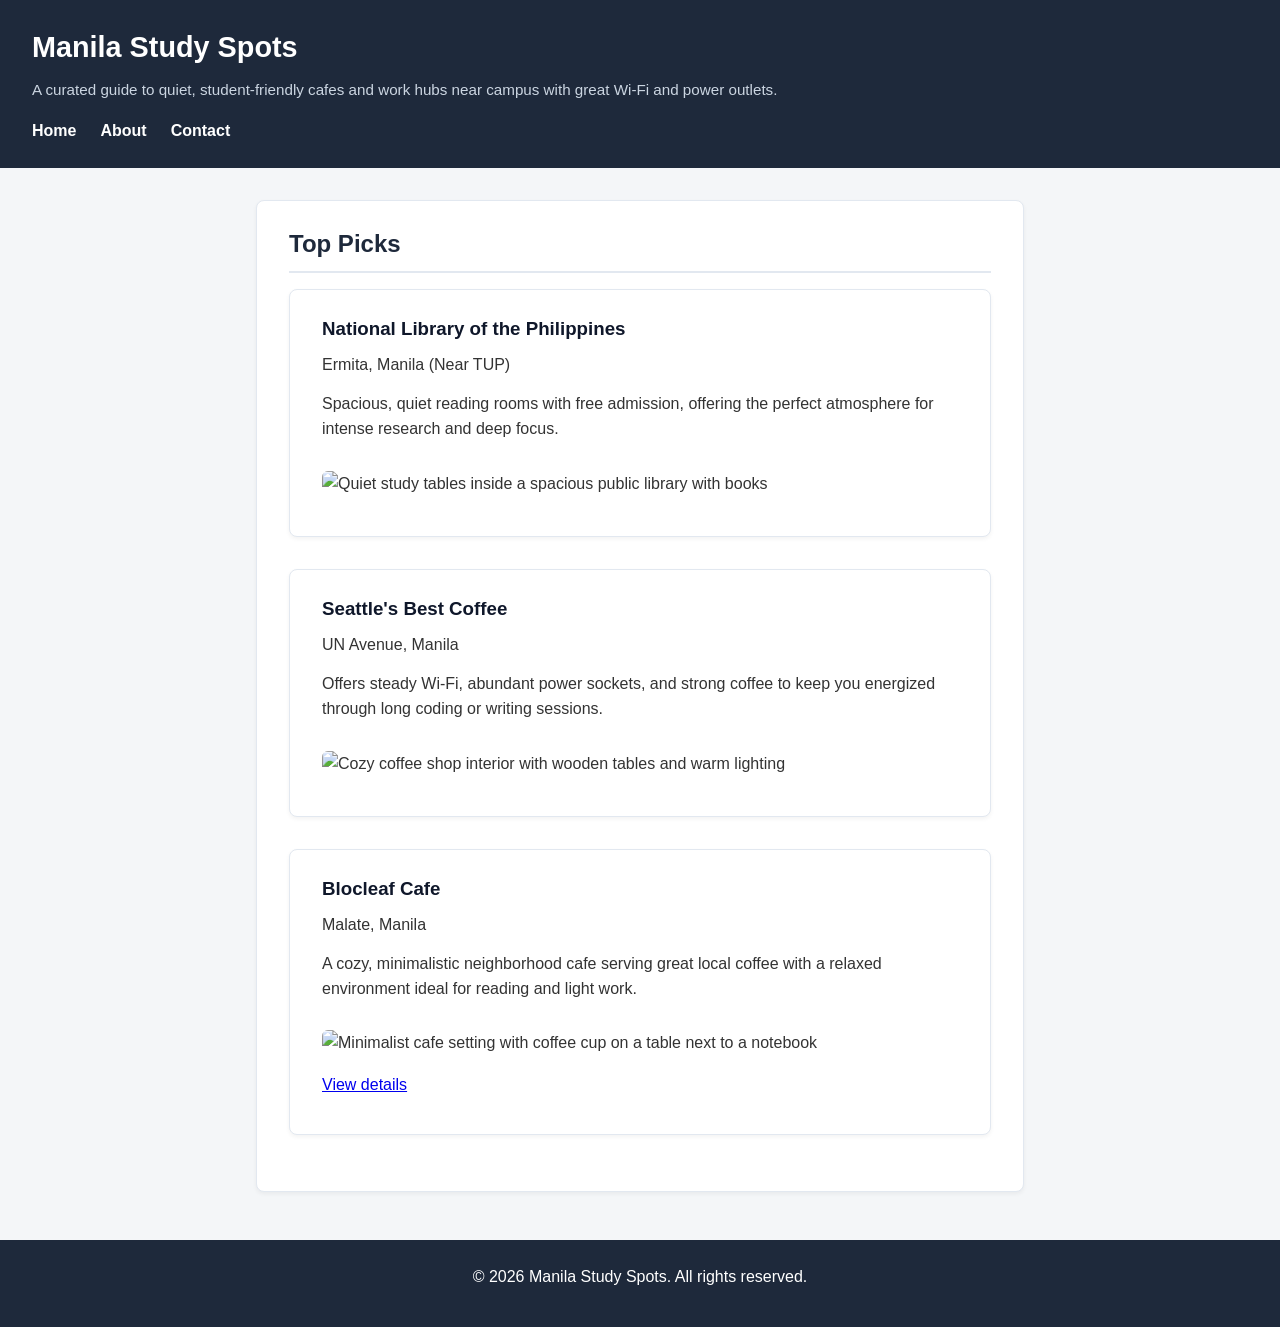
==== index.html @ 4a672710 "Add style.css link across all pages and finish suggest-a-place form" ====
<!DOCTYPE html>
<html lang="en">
<head>
  <meta charset="UTF-8">
  <meta name="viewport" content="width=device-width, initial-scale=1.0">
  <title>Manila Study Spots - Home</title>
  <link rel="stylesheet" href="style.css">
</head>
<body>

  <header>
    <h1>Manila Study Spots</h1>
    <p>A curated guide to quiet, student-friendly cafes and work hubs near campus with great Wi-Fi and power outlets.</p>
    <nav>
      <ul>
        <li><a href="index.html">Home</a></li>
        <li><a href="about.html">About</a></li>
        <li><a href="contact.html">Contact</a></li>
      </ul>
    </nav>
  </header>

  <main>
    <section id="places">
      <h2>Top Picks</h2>

      <article>
        <h3>National Library of the Philippines</h3>
        <p>Ermita, Manila (Near TUP)</p>
        <p>Spacious, quiet reading rooms with free admission, offering the perfect atmosphere for intense research and deep focus.</p>
        <img src="https://images.unsplash.com/photo-1521587760476-6c12a4b040da?w=400" alt="Quiet study tables inside a spacious public library with books">
      </article>

      <article>
        <h3>Seattle's Best Coffee</h3>
        <p>UN Avenue, Manila</p>
        <p>Offers steady Wi-Fi, abundant power sockets, and strong coffee to keep you energized through long coding or writing sessions.</p>
        <img src="https://images.unsplash.com/photo-1501339847302-ac426a4a7cbb?w=400" alt="Cozy coffee shop interior with wooden tables and warm lighting">
      </article>

      <article>
        <h3>Blocleaf Cafe</h3>
        <p>Malate, Manila</p>
        <p>A cozy, minimalistic neighborhood cafe serving great local coffee with a relaxed environment ideal for reading and light work.</p>
        <img src="https://images.unsplash.com/photo-1554118811-1e0d58224f24?w=400" alt="Minimalist cafe setting with coffee cup on a table next to a notebook">
        <!-- DETAIL LINK -->
        <p><a href="products/study-pass.html">View details</a></p>
      </article>
    </section>
  </main>

  <footer>
    <p>&copy; 2026 Manila Study Spots. All rights reserved.</p>
  </footer>

</body>
</html>
---- style.css ----
* {
  margin: 0;
  padding: 0;
  box-sizing: border-box;
}

body {
  font-family: Arial, sans-serif;
  line-height: 1.6;
  background-color: #f4f6f8;
  color: #333;
}

header {
  background-color: #1e293b;
  color: #ffffff;
  padding: 1.5rem 2rem;
}

header h1 {
  font-size: 1.8rem;
  margin-bottom: 0.5rem;
}

header p {
  font-size: 0.95rem;
  color: #cbd5e1;
  margin-bottom: 1rem;
}

nav ul {
  list-style: none;
  display: flex;
  gap: 1.5rem;
  padding: 0;
}

nav a {
  color: #ffffff;
  text-decoration: none;
  font-weight: bold;
}

nav a:hover {
  text-decoration: underline;
}

main {
  max-width: 800px;
  margin: 2rem auto;
  padding: 0 1rem;
}

section, article {
  background: #ffffff;
  padding: 1.5rem 2rem;
  border-radius: 8px;
  border: 1px solid #e2e8f0;
  margin-bottom: 2rem;
  box-shadow: 0 2px 4px rgba(0, 0, 0, 0.05);
}

h2 {
  color: #1e293b;
  margin-bottom: 1rem;
  border-bottom: 2px solid #e2e8f0;
  padding-bottom: 0.5rem;
}

h3 {
  color: #0f172a;
  margin-bottom: 0.5rem;
}

p {
  margin-bottom: 0.8rem;
}

img {
  max-width: 100%;
  height: auto;
  border-radius: 6px;
  margin: 1rem 0;
}

table {
  width: 100%;
  border-collapse: collapse;
  margin: 1rem 0;
}

table, th, td {
  border: 1px solid #cbd5e1;
}

th, td {
  padding: 0.75rem;
  text-align: left;
}

th {
  background-color: #f1f5f9;
}

/* Form Styling */
form p {
  margin-bottom: 1rem;
}

label {
  font-weight: bold;
}

input[type="text"],
input[type="email"],
input[type="number"] {
  width: 100%;
  max-width: 400px;
  padding: 0.6rem;
  border: 1px solid #ccc;
  border-radius: 4px;
  margin-top: 0.3rem;
}

fieldset {
  border: 1px solid #cbd5e1;
  border-radius: 6px;
  padding: 1rem;
  margin-bottom: 1.5rem;
}

legend {
  font-weight: bold;
  padding: 0 0.5rem;
  color: #1e293b;
}

button {
  background-color: #2563eb;
  color: white;
  border: none;
  padding: 0.7rem 1.5rem;
  border-radius: 4px;
  cursor: pointer;
  font-weight: bold;
  font-size: 1rem;
}

button:hover {
  background-color: #1d4ed8;
}

footer {
  text-align: center;
  padding: 1.5rem;
  background-color: #1e293b;
  color: #ffffff;
  margin-top: 3rem;
}
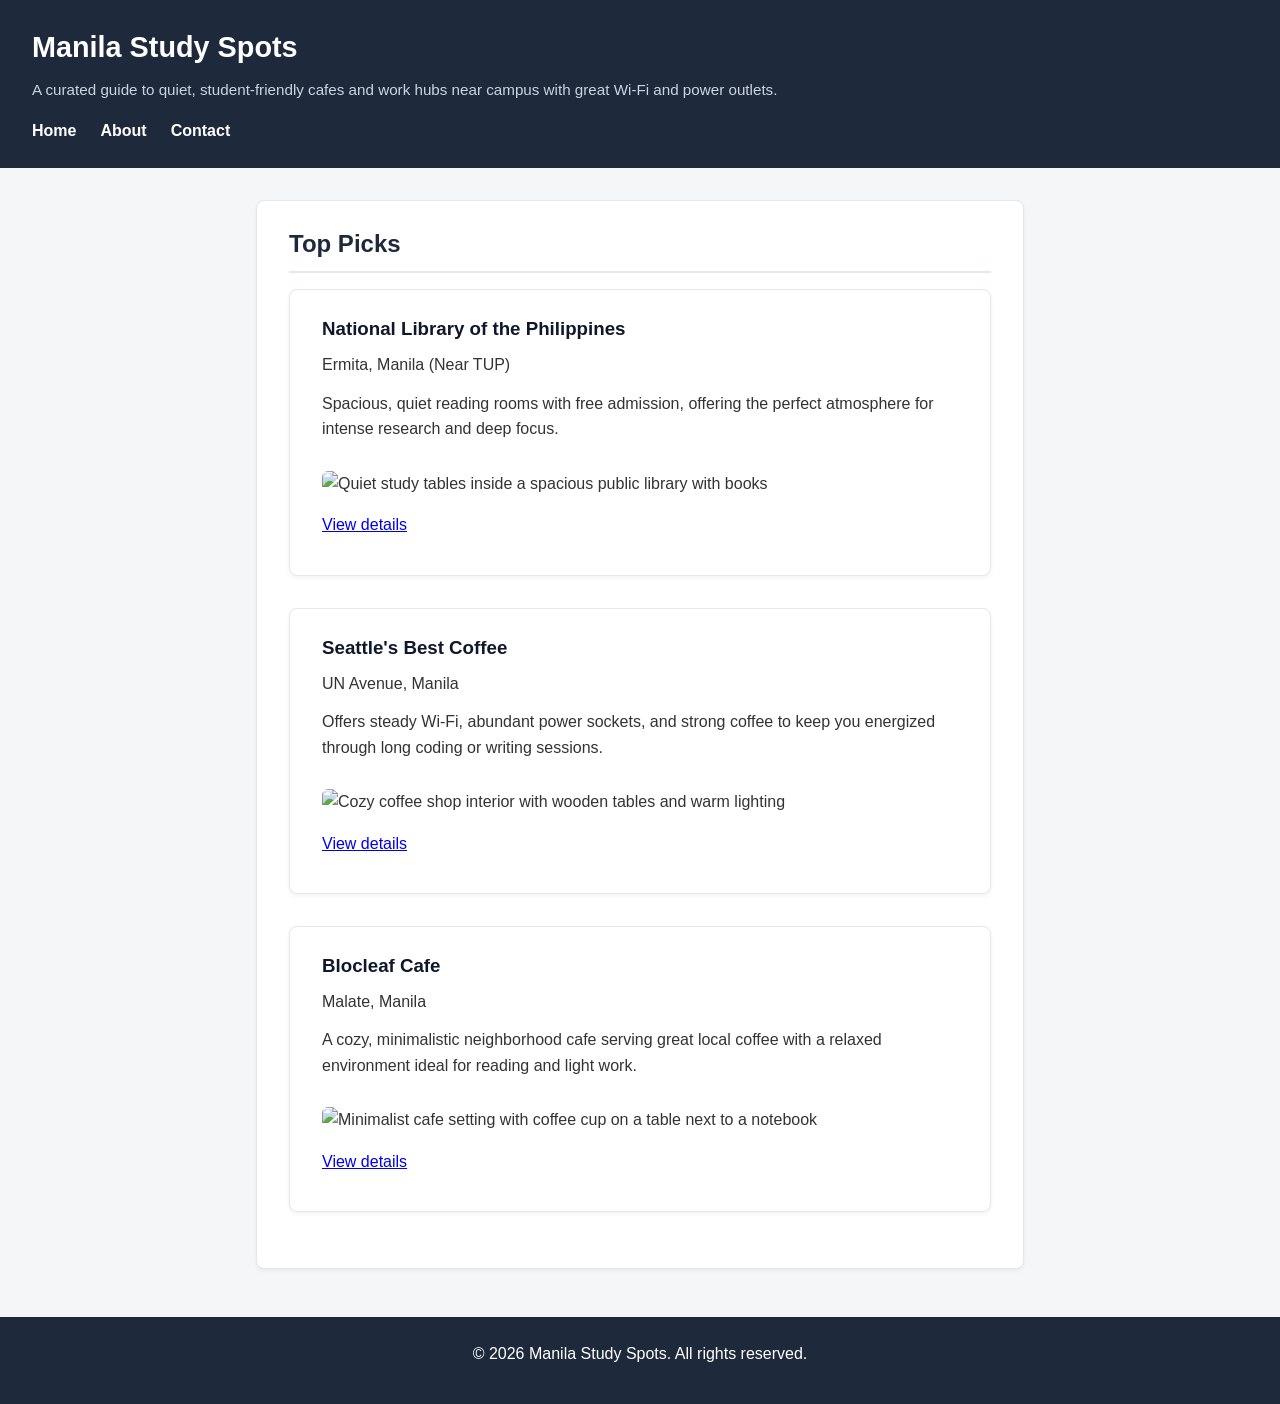
==== commit b54e96e5: "Add View details link to all spots" ====
--- a/index.html
+++ b/index.html
@@ -29,6 +29,7 @@
         <p>Ermita, Manila (Near TUP)</p>
         <p>Spacious, quiet reading rooms with free admission, offering the perfect atmosphere for intense research and deep focus.</p>
         <img src="https://images.unsplash.com/photo-1521587760476-6c12a4b040da?w=400" alt="Quiet study tables inside a spacious public library with books">
+        <p><a href="places/study-pass.html">View details</a></p>
       </article>
 
       <article>
@@ -36,6 +37,7 @@
         <p>UN Avenue, Manila</p>
         <p>Offers steady Wi-Fi, abundant power sockets, and strong coffee to keep you energized through long coding or writing sessions.</p>
         <img src="https://images.unsplash.com/photo-1501339847302-ac426a4a7cbb?w=400" alt="Cozy coffee shop interior with wooden tables and warm lighting">
+        <p><a href="places/study-pass.html">View details</a></p>
       </article>
 
       <article>
@@ -43,8 +45,7 @@
         <p>Malate, Manila</p>
         <p>A cozy, minimalistic neighborhood cafe serving great local coffee with a relaxed environment ideal for reading and light work.</p>
         <img src="https://images.unsplash.com/photo-1554118811-1e0d58224f24?w=400" alt="Minimalist cafe setting with coffee cup on a table next to a notebook">
-        <!-- DETAIL LINK -->
-        <p><a href="products/study-pass.html">View details</a></p>
+        <p><a href="places/study-pass.html">View details</a></p>
       </article>
     </section>
   </main>
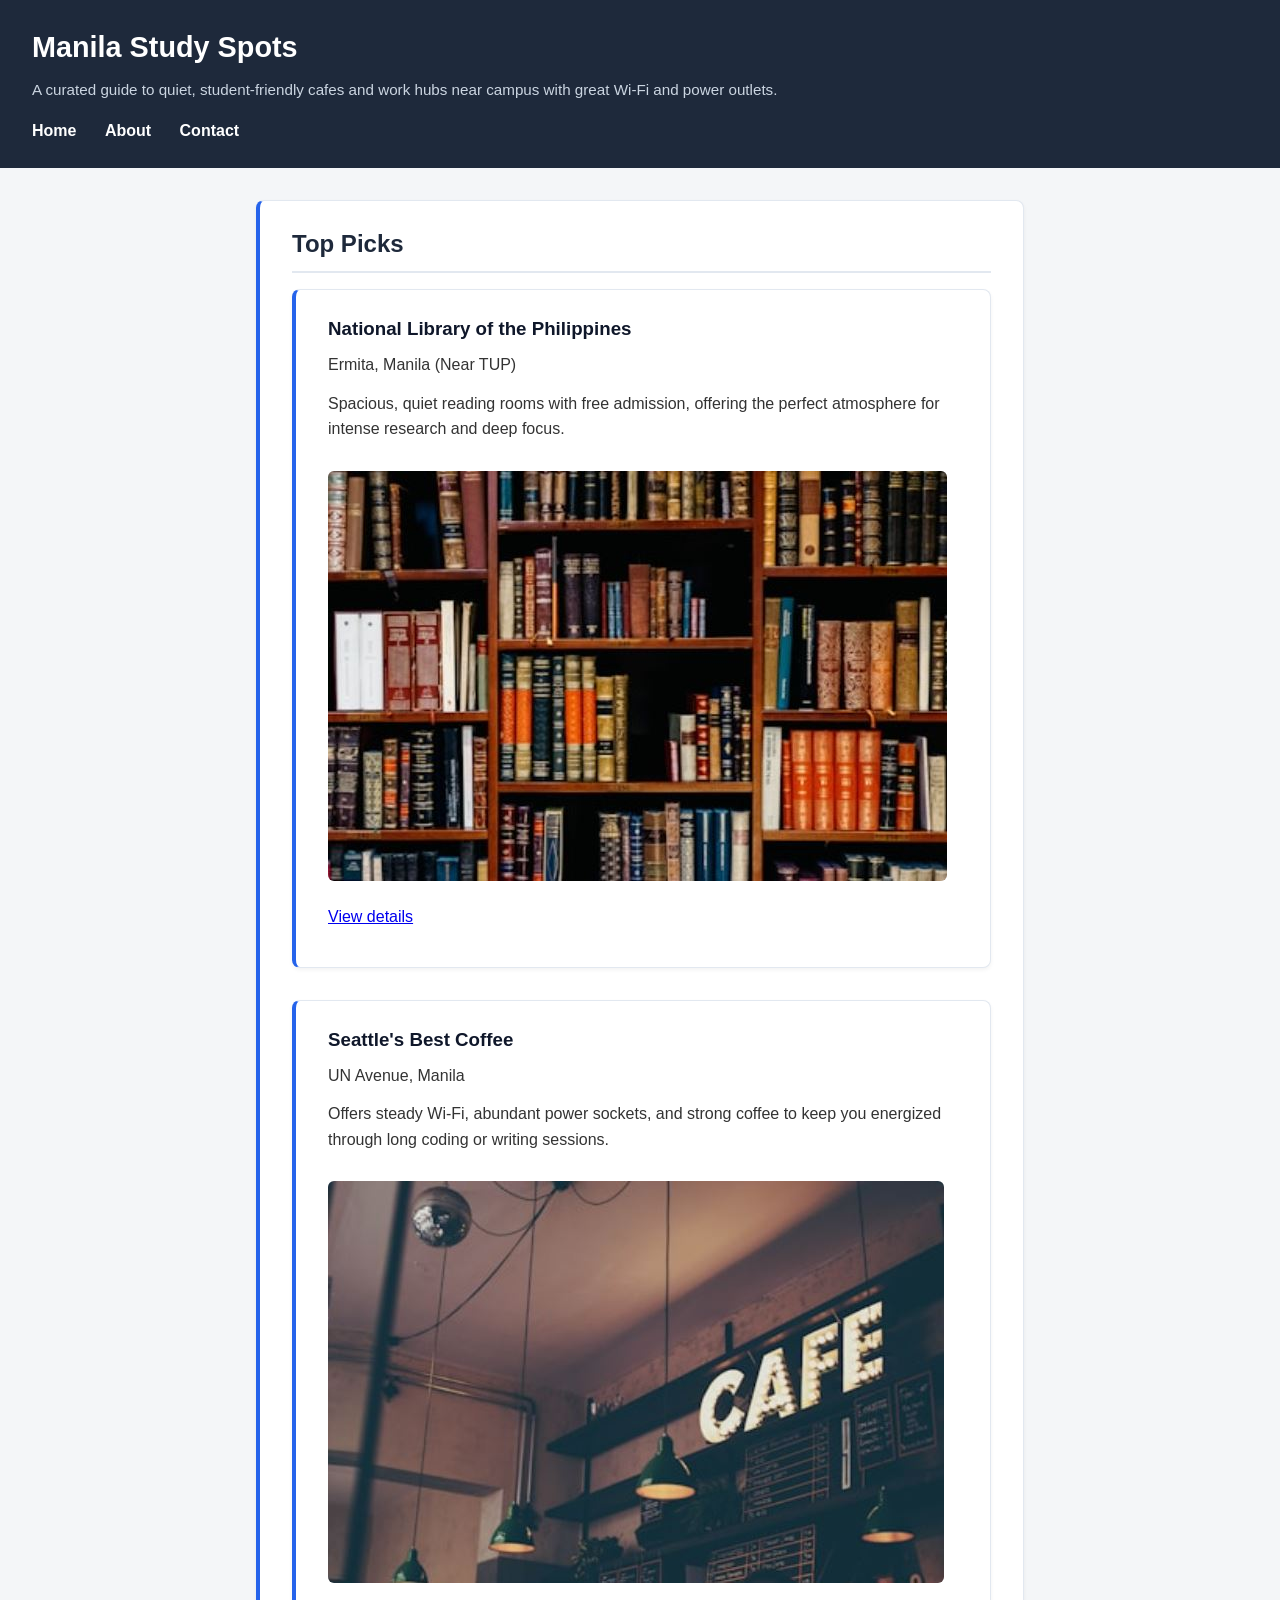
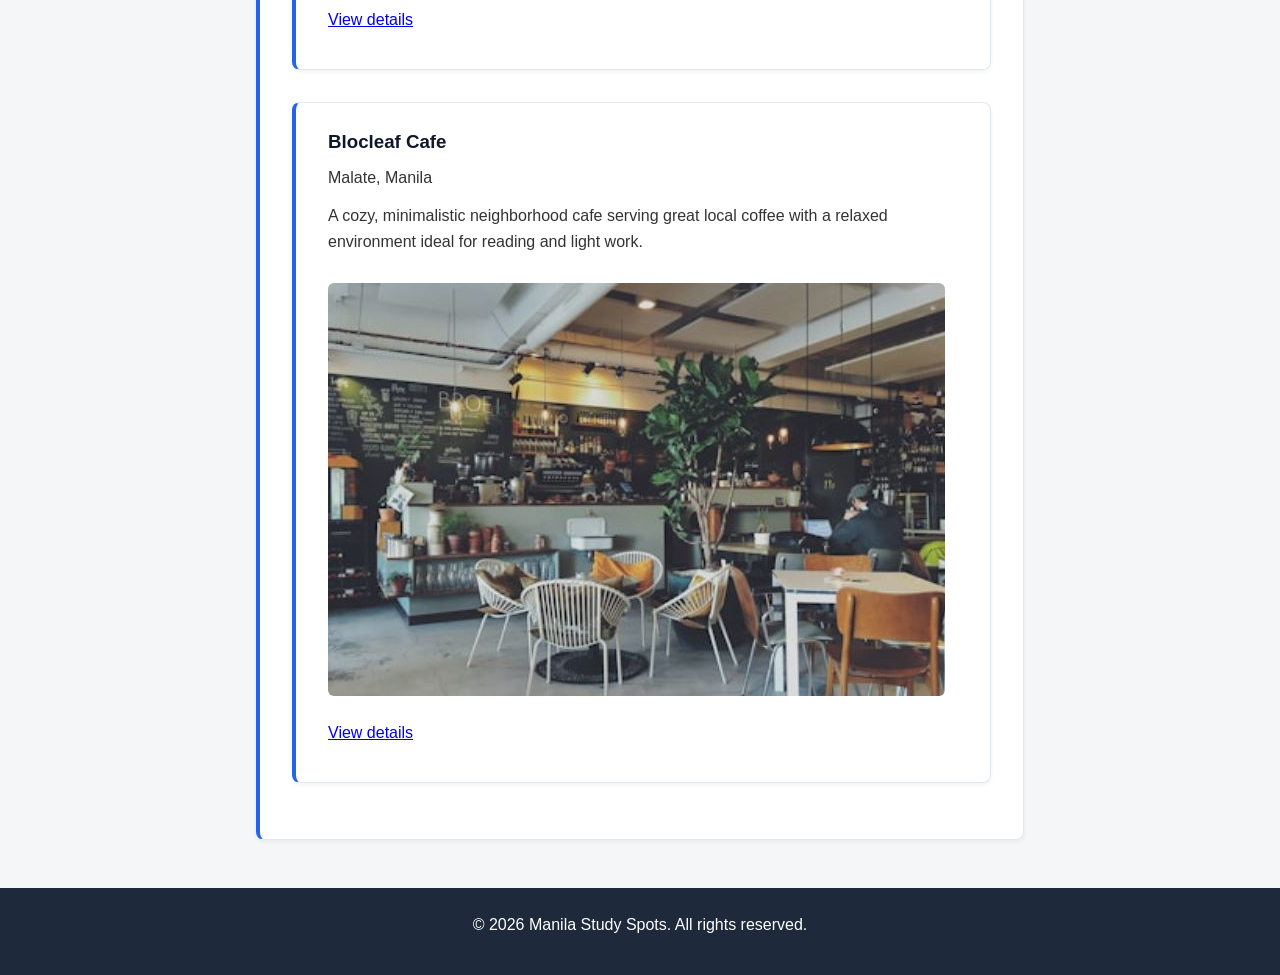
==== commit 740a3135: "Complete Activity 5.3: Add guide stylesheet" ====
--- a/index.html
+++ b/index.html
@@ -28,24 +28,24 @@
         <h3>National Library of the Philippines</h3>
         <p>Ermita, Manila (Near TUP)</p>
         <p>Spacious, quiet reading rooms with free admission, offering the perfect atmosphere for intense research and deep focus.</p>
-        <img src="https://images.unsplash.com/photo-1521587760476-6c12a4b040da?w=400" alt="Quiet study tables inside a spacious public library with books">
-        <p><a href="places/study-pass.html">View details</a></p>
+        <img src="images/national-library.jpg" alt="National Library of the Philippines reading area">
+        <p><a href="places/national-library.html">View details</a></p>
       </article>
 
       <article>
         <h3>Seattle's Best Coffee</h3>
         <p>UN Avenue, Manila</p>
         <p>Offers steady Wi-Fi, abundant power sockets, and strong coffee to keep you energized through long coding or writing sessions.</p>
-        <img src="https://images.unsplash.com/photo-1501339847302-ac426a4a7cbb?w=400" alt="Cozy coffee shop interior with wooden tables and warm lighting">
-        <p><a href="places/study-pass.html">View details</a></p>
+        <img src="images/seattles-best.jpg" alt="Seattle's Best Coffee interior with seating">
+        <p><a href="places/seattles-best.html">View details</a></p>
       </article>
 
       <article>
         <h3>Blocleaf Cafe</h3>
         <p>Malate, Manila</p>
         <p>A cozy, minimalistic neighborhood cafe serving great local coffee with a relaxed environment ideal for reading and light work.</p>
-        <img src="https://images.unsplash.com/photo-1554118811-1e0d58224f24?w=400" alt="Minimalist cafe setting with coffee cup on a table next to a notebook">
-        <p><a href="places/study-pass.html">View details</a></p>
+        <img src="images/blocleaf-cafe.jpg" alt="Blocleaf Cafe seating and coffee table">
+        <p><a href="places/blocleaf-cafe.html">View details</a></p>
       </article>
     </section>
   </main>
--- a/style.css
+++ b/style.css
@@ -1,3 +1,16 @@
+/* ==========================================================================
+   1. VARIABLES
+   ========================================================================== */
+:root {
+  --brand-color: #2563eb;       /* Primary brand color */
+  --dark-ink: #1e293b;          /* Dark text/header color */
+  --muted-grey: #cbd5e1;        /* Borders and muted text */
+  --light-bg: #f4f6f8;          /* Light background */
+}
+
+/* ==========================================================================
+   2. BASE STYLES
+   ========================================================================== */
 * {
   margin: 0;
   padding: 0;
@@ -7,12 +20,26 @@
 body {
   font-family: Arial, sans-serif;
   line-height: 1.6;
-  background-color: #f4f6f8;
-  color: #333;
+  background-color: var(--light-bg);
+  color: #333333;
 }
 
+p {
+  margin-bottom: 0.8rem;
+}
+
+img {
+  max-width: 100%;
+  height: auto;
+  border-radius: 6px;
+  margin: 1rem 0;
+}
+
+/* ==========================================================================
+   3. LAYOUT REGIONS
+   ========================================================================== */
 header {
-  background-color: #1e293b;
+  background-color: var(--dark-ink);
   color: #ffffff;
   padding: 1.5rem 2rem;
 }
@@ -24,15 +51,19 @@
 
 header p {
   font-size: 0.95rem;
-  color: #cbd5e1;
+  color: var(--muted-grey);
   margin-bottom: 1rem;
 }
 
+/* Navigation styled per requirement using display: inline-block */
 nav ul {
   list-style: none;
-  display: flex;
-  gap: 1.5rem;
   padding: 0;
+}
+
+nav li {
+  display: inline-block;
+  margin-right: 1.5rem;
 }
 
 nav a {
@@ -51,17 +82,34 @@
   padding: 0 1rem;
 }
 
-section, article {
+footer {
+  text-align: center;
+  padding: 1.5rem;
+  background-color: var(--dark-ink);
+  color: #ffffff;
+  margin-top: 3rem;
+}
+
+/* ==========================================================================
+   4. COMPONENTS
+   ========================================================================== */
+
+/* Place Entry Cards */
+.place-card,
+.place-entry,
+section, 
+article {
   background: #ffffff;
   padding: 1.5rem 2rem;
   border-radius: 8px;
   border: 1px solid #e2e8f0;
+  border-left: 4px solid var(--brand-color);
   margin-bottom: 2rem;
   box-shadow: 0 2px 4px rgba(0, 0, 0, 0.05);
 }
 
 h2 {
-  color: #1e293b;
+  color: var(--dark-ink);
   margin-bottom: 1rem;
   border-bottom: 2px solid #e2e8f0;
   padding-bottom: 0.5rem;
@@ -72,17 +120,7 @@
   margin-bottom: 0.5rem;
 }
 
-p {
-  margin-bottom: 0.8rem;
-}
-
-img {
-  max-width: 100%;
-  height: auto;
-  border-radius: 6px;
-  margin: 1rem 0;
-}
-
+/* Tables */
 table {
   width: 100%;
   border-collapse: collapse;
@@ -90,7 +128,7 @@
 }
 
 table, th, td {
-  border: 1px solid #cbd5e1;
+  border: 1px solid var(--muted-grey);
 }
 
 th, td {
@@ -123,7 +161,7 @@
 }
 
 fieldset {
-  border: 1px solid #cbd5e1;
+  border: 1px solid var(--muted-grey);
   border-radius: 6px;
   padding: 1rem;
   margin-bottom: 1.5rem;
@@ -132,11 +170,11 @@
 legend {
   font-weight: bold;
   padding: 0 0.5rem;
-  color: #1e293b;
+  color: var(--brand-color);
 }
 
 button {
-  background-color: #2563eb;
+  background-color: var(--brand-color);
   color: white;
   border: none;
   padding: 0.7rem 1.5rem;
@@ -148,12 +186,4 @@
 
 button:hover {
   background-color: #1d4ed8;
-}
-
-footer {
-  text-align: center;
-  padding: 1.5rem;
-  background-color: #1e293b;
-  color: #ffffff;
-  margin-top: 3rem;
 }
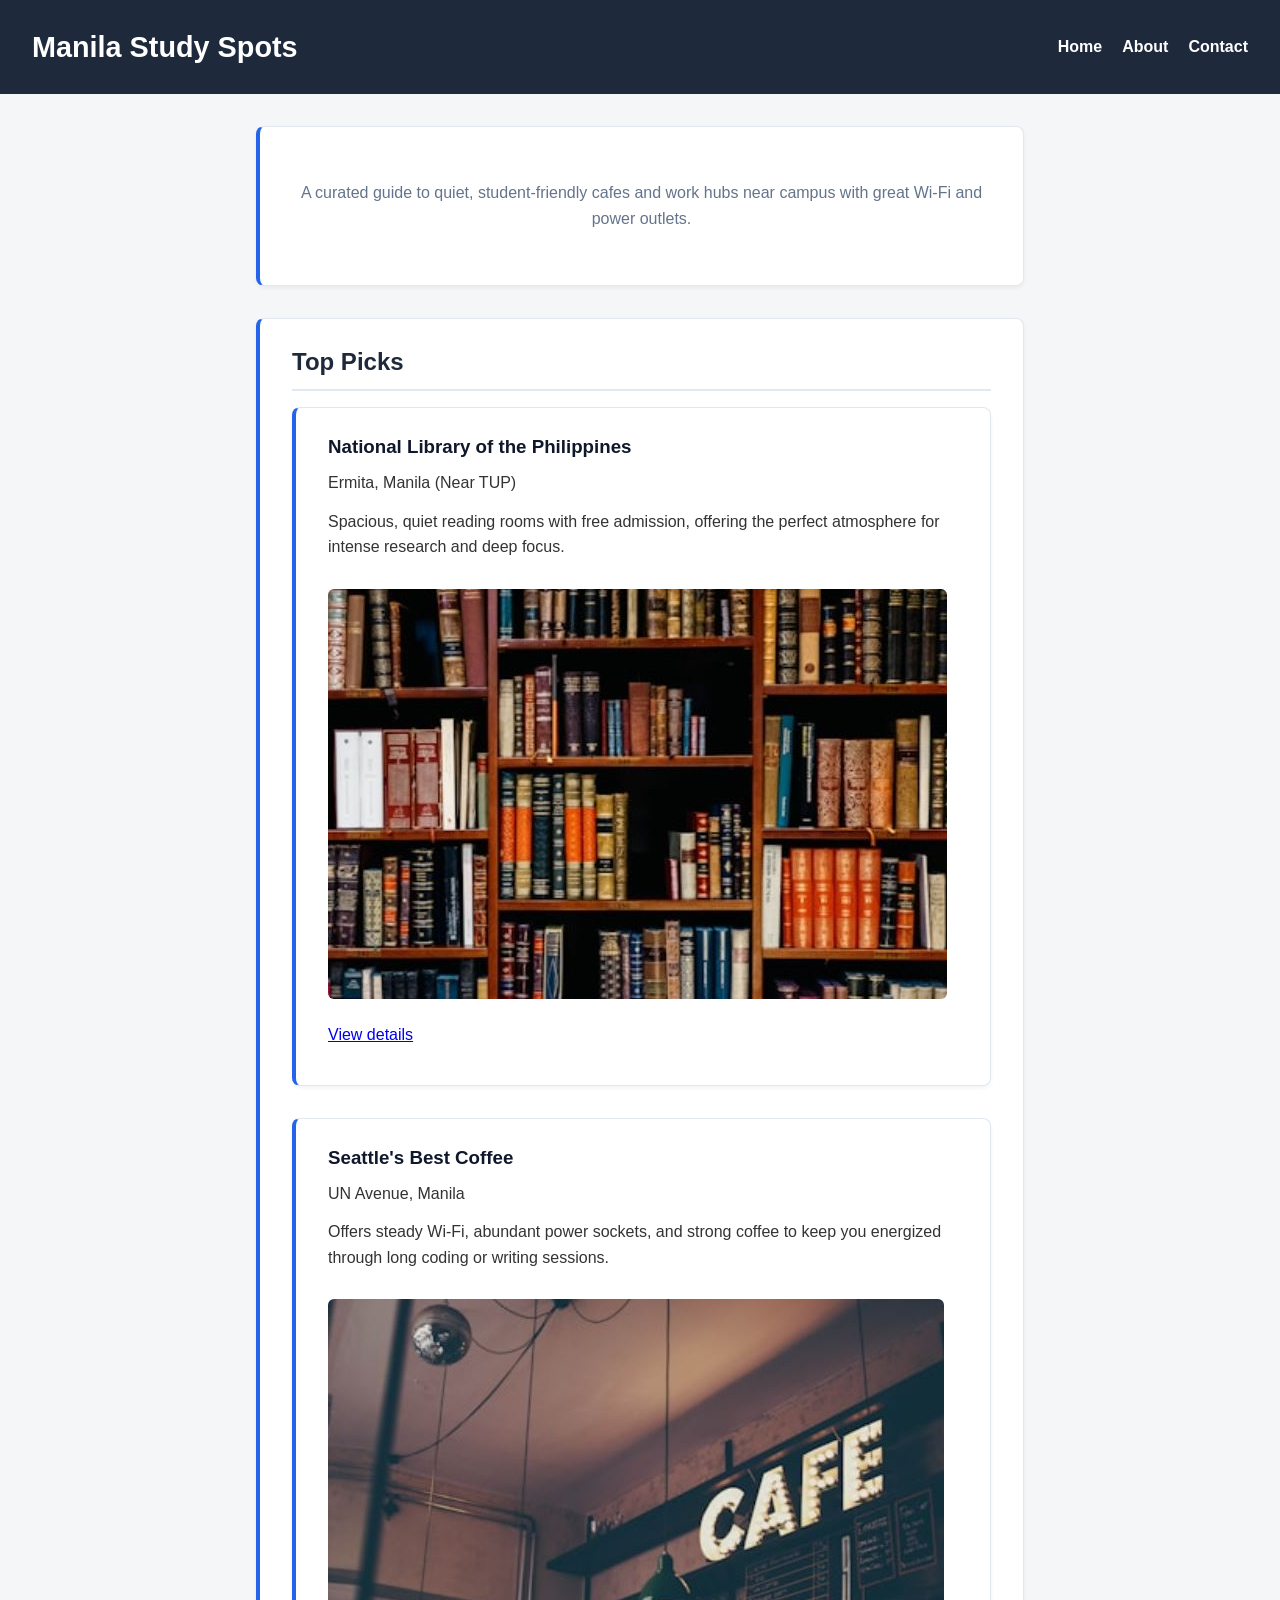
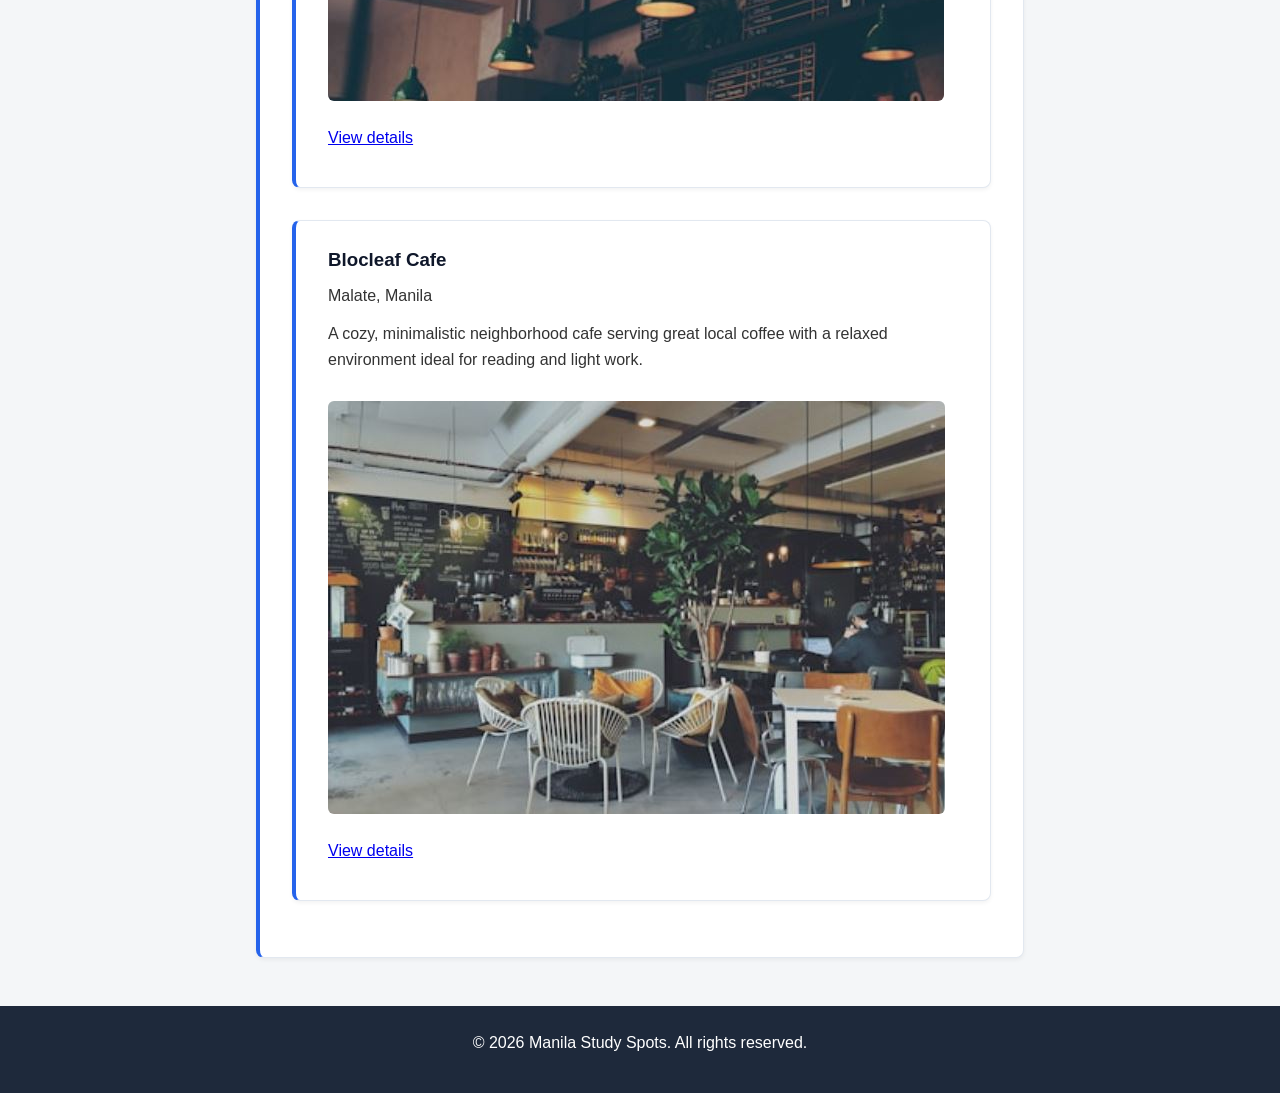
==== commit 67249a92: "Complete Module 6.3 header flexbox rebuild and banner centering" ====
--- a/index.html
+++ b/index.html
@@ -10,7 +10,6 @@
 
   <header>
     <h1>Manila Study Spots</h1>
-    <p>A curated guide to quiet, student-friendly cafes and work hubs near campus with great Wi-Fi and power outlets.</p>
     <nav>
       <ul>
         <li><a href="index.html">Home</a></li>
@@ -21,10 +20,16 @@
   </header>
 
   <main>
+    <!-- Centered Hero Banner Section -->
+    <section class="hero">
+      <p>A curated guide to quiet, student-friendly cafes and work hubs near campus with great Wi-Fi and power outlets.</p>
+    </section>
+
     <section id="places">
       <h2>Top Picks</h2>
 
-      <article>
+      <!-- Place Card 1 -->
+      <article class="place-card">
         <h3>National Library of the Philippines</h3>
         <p>Ermita, Manila (Near TUP)</p>
         <p>Spacious, quiet reading rooms with free admission, offering the perfect atmosphere for intense research and deep focus.</p>
@@ -32,7 +37,8 @@
         <p><a href="places/national-library.html">View details</a></p>
       </article>
 
-      <article>
+      <!-- Place Card 2 -->
+      <article class="place-card">
         <h3>Seattle's Best Coffee</h3>
         <p>UN Avenue, Manila</p>
         <p>Offers steady Wi-Fi, abundant power sockets, and strong coffee to keep you energized through long coding or writing sessions.</p>
@@ -40,7 +46,8 @@
         <p><a href="places/seattles-best.html">View details</a></p>
       </article>
 
-      <article>
+      <!-- Place Card 3 -->
+      <article class="place-card">
         <h3>Blocleaf Cafe</h3>
         <p>Malate, Manila</p>
         <p>A cozy, minimalistic neighborhood cafe serving great local coffee with a relaxed environment ideal for reading and light work.</p>
--- a/style.css
+++ b/style.css
@@ -38,32 +38,36 @@
 /* ==========================================================================
    3. LAYOUT REGIONS
    ========================================================================== */
+
+/* 🎯 MODULE 6.3 UPDATE: Header transformed to Flexbox container */
 header {
   background-color: var(--dark-ink);
   color: #ffffff;
   padding: 1.5rem 2rem;
-}
-
+  display: flex;
+  justify-content: space-between;
+  align-items: center;
+}
+
+/* Clear bottom margin to align perfectly with flexbox */
 header h1 {
   font-size: 1.8rem;
-  margin-bottom: 0.5rem;
-}
-
-header p {
-  font-size: 0.95rem;
-  color: var(--muted-grey);
-  margin-bottom: 1rem;
-}
-
-/* Navigation styled per requirement using display: inline-block */
+  margin-bottom: 0;
+}
+
+/* 🎯 MODULE 6.3 UPDATE: Nav ul transformed to Flexbox container */
 nav ul {
   list-style: none;
   padding: 0;
-}
-
+  margin: 0;
+  display: flex;
+  gap: 20px; /* Modern spacing replacing inline margins */
+}
+
+/* Cleared old inline-block rules */
 nav li {
-  display: inline-block;
-  margin-right: 1.5rem;
+  display: list-item;
+  margin-right: 0;
 }
 
 nav a {
@@ -93,6 +97,29 @@
 /* ==========================================================================
    4. COMPONENTS
    ========================================================================== */
+
+/* 🎯 MODULE 6.3 UPDATE: Vertical & Horizontal Centering Technique (Lesson 6.4) */
+.hero {
+  display: flex;
+  flex-direction: column;
+  justify-content: center; /* Vertical centering */
+  align-items: center;     /* Horizontal centering */
+  min-height: 160px;       /* Required height for vertical centering to operate */
+  background-color: #ffffff;
+  border-radius: 8px;
+  border: 1px solid #e2e8f0;
+  border-left: 4px solid var(--brand-color);
+  padding: 1.5rem 2rem;
+  margin-bottom: 2rem;
+  text-align: center;
+  box-shadow: 0 2px 4px rgba(0, 0, 0, 0.05);
+}
+
+.hero p {
+  color: #64748b;
+  margin-bottom: 0;
+  font-size: 1rem;
+}
 
 /* Place Entry Cards */
 .place-card,
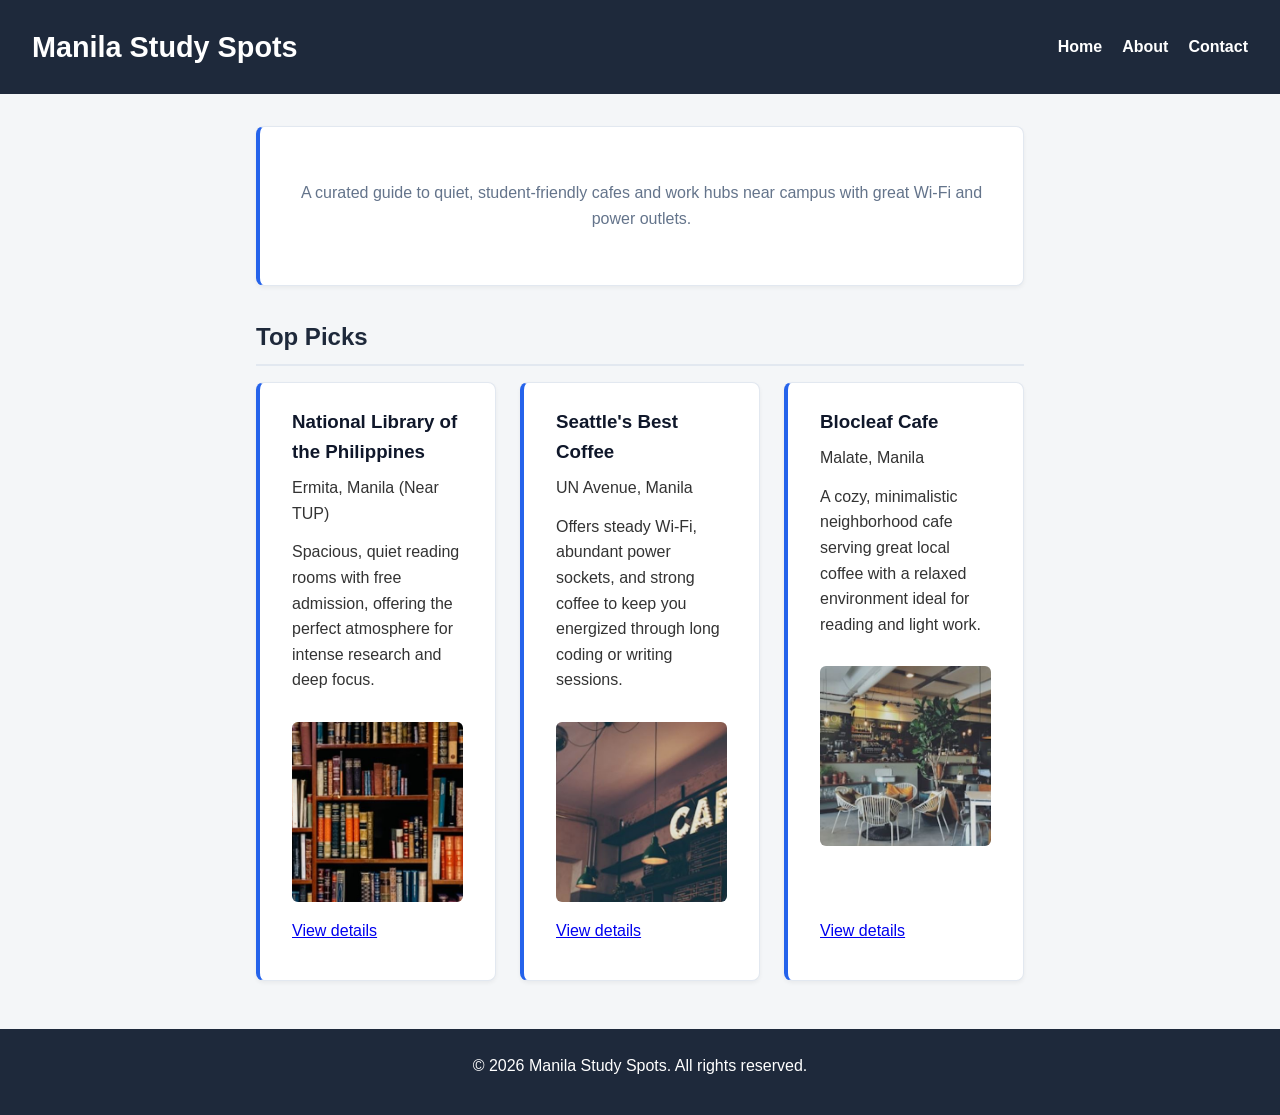
==== commit 4560e7f8: "Complete Module 6.4 responsive place grid layout" ====
--- a/index.html
+++ b/index.html
@@ -20,7 +20,6 @@
   </header>
 
   <main>
-    <!-- Centered Hero Banner Section -->
     <section class="hero">
       <p>A curated guide to quiet, student-friendly cafes and work hubs near campus with great Wi-Fi and power outlets.</p>
     </section>
@@ -28,32 +27,37 @@
     <section id="places">
       <h2>Top Picks</h2>
 
-      <!-- Place Card 1 -->
-      <article class="place-card">
-        <h3>National Library of the Philippines</h3>
-        <p>Ermita, Manila (Near TUP)</p>
-        <p>Spacious, quiet reading rooms with free admission, offering the perfect atmosphere for intense research and deep focus.</p>
-        <img src="images/national-library.jpg" alt="National Library of the Philippines reading area">
-        <p><a href="places/national-library.html">View details</a></p>
-      </article>
+      <!-- 🎯 MODULE 6.4 UPDATE: Place Grid Wrapper -->
+      <div class="place-grid">
 
-      <!-- Place Card 2 -->
-      <article class="place-card">
-        <h3>Seattle's Best Coffee</h3>
-        <p>UN Avenue, Manila</p>
-        <p>Offers steady Wi-Fi, abundant power sockets, and strong coffee to keep you energized through long coding or writing sessions.</p>
-        <img src="images/seattles-best.jpg" alt="Seattle's Best Coffee interior with seating">
-        <p><a href="places/seattles-best.html">View details</a></p>
-      </article>
+        <!-- Place Card 1 -->
+        <article class="place-card">
+          <h3>National Library of the Philippines</h3>
+          <p>Ermita, Manila (Near TUP)</p>
+          <p>Spacious, quiet reading rooms with free admission, offering the perfect atmosphere for intense research and deep focus.</p>
+          <img src="images/national-library.jpg" alt="National Library of the Philippines reading area">
+          <p><a href="places/national-library.html">View details</a></p>
+        </article>
 
-      <!-- Place Card 3 -->
-      <article class="place-card">
-        <h3>Blocleaf Cafe</h3>
-        <p>Malate, Manila</p>
-        <p>A cozy, minimalistic neighborhood cafe serving great local coffee with a relaxed environment ideal for reading and light work.</p>
-        <img src="images/blocleaf-cafe.jpg" alt="Blocleaf Cafe seating and coffee table">
-        <p><a href="places/blocleaf-cafe.html">View details</a></p>
-      </article>
+        <!-- Place Card 2 -->
+        <article class="place-card">
+          <h3>Seattle's Best Coffee</h3>
+          <p>UN Avenue, Manila</p>
+          <p>Offers steady Wi-Fi, abundant power sockets, and strong coffee to keep you energized through long coding or writing sessions.</p>
+          <img src="images/seattles-best.jpg" alt="Seattle's Best Coffee interior with seating">
+          <p><a href="places/seattles-best.html">View details</a></p>
+        </article>
+
+        <!-- Place Card 3 -->
+        <article class="place-card">
+          <h3>Blocleaf Cafe</h3>
+          <p>Malate, Manila</p>
+          <p>A cozy, minimalistic neighborhood cafe serving great local coffee with a relaxed environment ideal for reading and light work.</p>
+          <img src="images/blocleaf-cafe.jpg" alt="Blocleaf Cafe seating and coffee table">
+          <p><a href="places/blocleaf-cafe.html">View details</a></p>
+        </article>
+
+      </div>
     </section>
   </main>
 
--- a/style.css
+++ b/style.css
@@ -98,7 +98,7 @@
    4. COMPONENTS
    ========================================================================== */
 
-/* 🎯 MODULE 6.3 UPDATE: Vertical & Horizontal Centering Technique (Lesson 6.4) */
+/* 🎯 MODULE 6.3 UPDATE: Vertical & Horizontal Centering Technique */
 .hero {
   display: flex;
   flex-direction: column;
@@ -121,18 +121,44 @@
   font-size: 1rem;
 }
 
-/* Place Entry Cards */
+/* 🎯 MODULE 6.4 UPDATE: Flexbox Place Grid Container */
+.place-grid {
+  display: flex;
+  flex-wrap: wrap;
+  gap: 24px;
+}
+
+/* Place Entry Cards Sizing */
 .place-card,
-.place-entry,
-section, 
-article {
+.place-entry {
   background: #ffffff;
   padding: 1.5rem 2rem;
   border-radius: 8px;
   border: 1px solid #e2e8f0;
   border-left: 4px solid var(--brand-color);
-  margin-bottom: 2rem;
   box-shadow: 0 2px 4px rgba(0, 0, 0, 0.05);
+  margin-bottom: 0; /* Margin removed in favor of gap on .place-grid */
+
+  /* 🎯 MODULE 6.4 UPDATE: Fluid card flex sizing */
+  flex: 1 1 240px;
+
+  /* Keeps card internal content stacked top-to-bottom */
+  display: flex;
+  flex-direction: column;
+}
+
+.place-card img,
+.place-entry img {
+  width: 100%;
+  height: 180px;
+  object-fit: cover;
+  border-radius: 6px;
+  margin: 1rem 0;
+}
+
+.place-card p:last-child,
+.place-entry p:last-child {
+  margin-top: auto; /* Aligns "View details" link cleanly to bottom */
 }
 
 h2 {
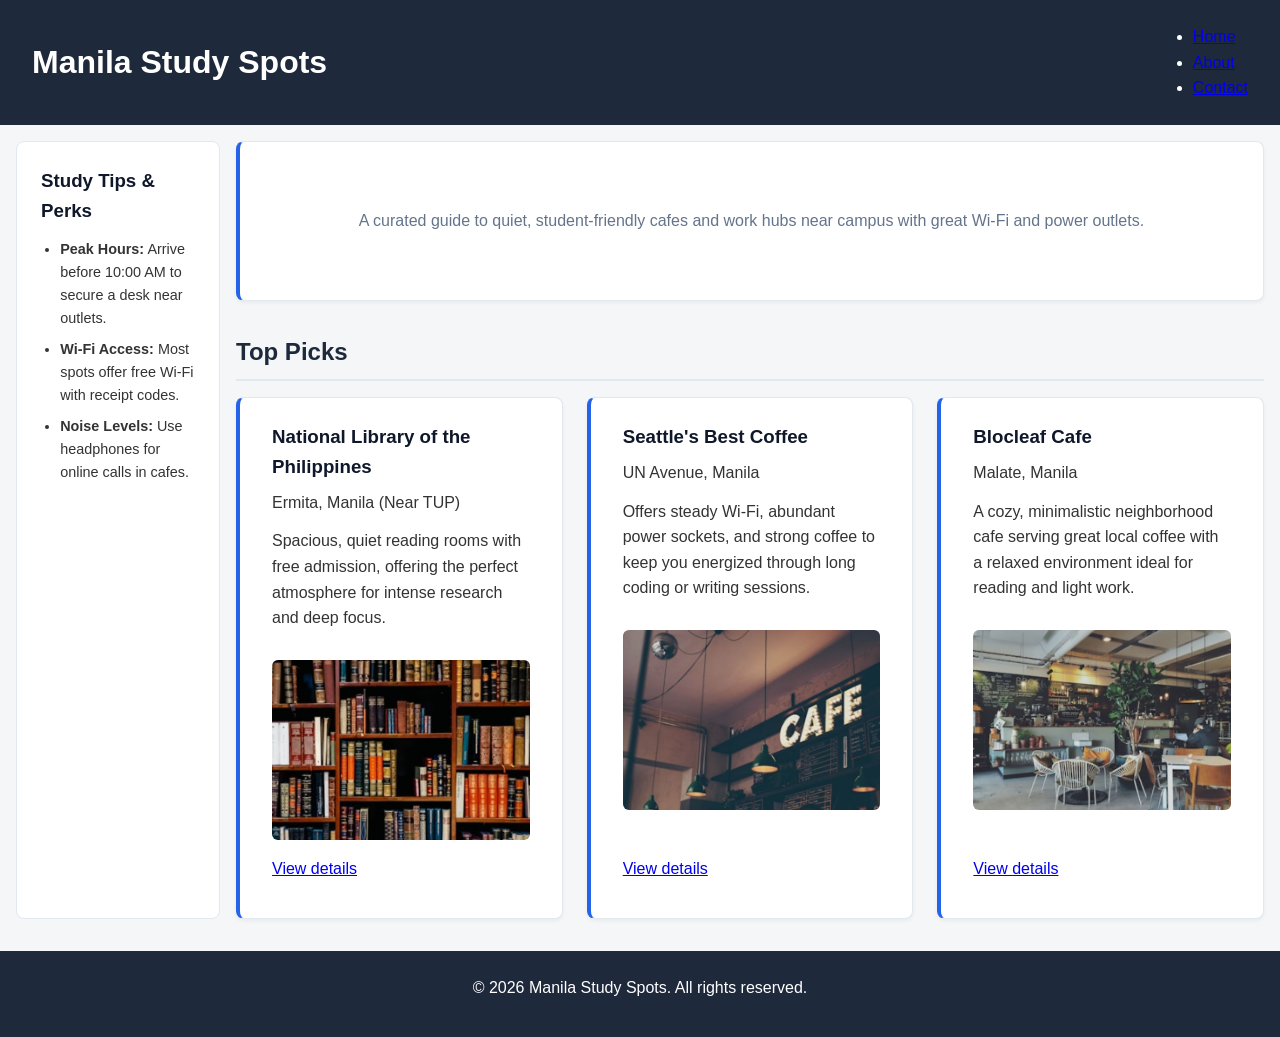
==== commit 4c669b57: "Add sidebar and implement CSS grid layout for Module 7.3" ====
--- a/index.html
+++ b/index.html
@@ -6,7 +6,7 @@
   <title>Manila Study Spots - Home</title>
   <link rel="stylesheet" href="style.css">
 </head>
-<body>
+<body class="page">
 
   <header>
     <h1>Manila Study Spots</h1>
@@ -19,6 +19,15 @@
     </nav>
   </header>
 
+  <aside>
+    <h3>Study Tips & Perks</h3>
+    <ul>
+      <li><strong>Peak Hours:</strong> Arrive before 10:00 AM to secure a desk near outlets.</li>
+      <li><strong>Wi-Fi Access:</strong> Most spots offer free Wi-Fi with receipt codes.</li>
+      <li><strong>Noise Levels:</strong> Use headphones for online calls in cafes.</li>
+    </ul>
+  </aside>
+
   <main>
     <section class="hero">
       <p>A curated guide to quiet, student-friendly cafes and work hubs near campus with great Wi-Fi and power outlets.</p>
@@ -27,7 +36,6 @@
     <section id="places">
       <h2>Top Picks</h2>
 
-      <!-- 🎯 MODULE 6.4 UPDATE: Place Grid Wrapper -->
       <div class="place-grid">
 
         <!-- Place Card 1 -->
--- a/style.css
+++ b/style.css
@@ -39,8 +39,20 @@
    3. LAYOUT REGIONS
    ========================================================================== */
 
-/* 🎯 MODULE 6.3 UPDATE: Header transformed to Flexbox container */
+/* 🎯 MODULE 7.3 UPDATE: Page Grid Container */
+body.page {
+  display: grid;
+  grid-template-columns: 220px 1fr;
+  grid-template-areas:
+    "masthead masthead"
+    "side     main"
+    "foot     foot";
+  gap: 16px;
+  min-height: 100vh;
+}
+
 header {
+  grid-area: masthead;
   background-color: var(--dark-ink);
   color: #ffffff;
   padding: 1.5rem 2rem;
@@ -49,49 +61,43 @@
   align-items: center;
 }
 
-/* Clear bottom margin to align perfectly with flexbox */
-header h1 {
-  font-size: 1.8rem;
-  margin-bottom: 0;
-}
-
-/* 🎯 MODULE 6.3 UPDATE: Nav ul transformed to Flexbox container */
-nav ul {
-  list-style: none;
-  padding: 0;
+aside {
+  grid-area: side;
+  background: #ffffff;
+  padding: 1.5rem;
+  border-radius: 8px;
+  border: 1px solid #e2e8f0;
+  margin-left: 1rem;
+}
+
+aside h3 {
+  margin-bottom: 0.75rem;
+}
+
+aside ul {
+  padding-left: 1.2rem;
+  font-size: 0.9rem;
+}
+
+aside li {
+  margin-bottom: 0.5rem;
+}
+
+main {
+  grid-area: main;
+  width: 100%;
+  max-width: none; /* Override old max-width rule to allow layout expansion */
   margin: 0;
-  display: flex;
-  gap: 20px; /* Modern spacing replacing inline margins */
-}
-
-/* Cleared old inline-block rules */
-nav li {
-  display: list-item;
-  margin-right: 0;
-}
-
-nav a {
-  color: #ffffff;
-  text-decoration: none;
-  font-weight: bold;
-}
-
-nav a:hover {
-  text-decoration: underline;
-}
-
-main {
-  max-width: 800px;
-  margin: 2rem auto;
-  padding: 0 1rem;
+  padding-right: 1rem;
 }
 
 footer {
+  grid-area: foot;
   text-align: center;
   padding: 1.5rem;
   background-color: var(--dark-ink);
   color: #ffffff;
-  margin-top: 3rem;
+  margin-top: 1rem;
 }
 
 /* ==========================================================================
@@ -139,7 +145,6 @@
   box-shadow: 0 2px 4px rgba(0, 0, 0, 0.05);
   margin-bottom: 0; /* Margin removed in favor of gap on .place-grid */
 
-  /* 🎯 MODULE 6.4 UPDATE: Fluid card flex sizing */
   flex: 1 1 240px;
 
   /* Keeps card internal content stacked top-to-bottom */
